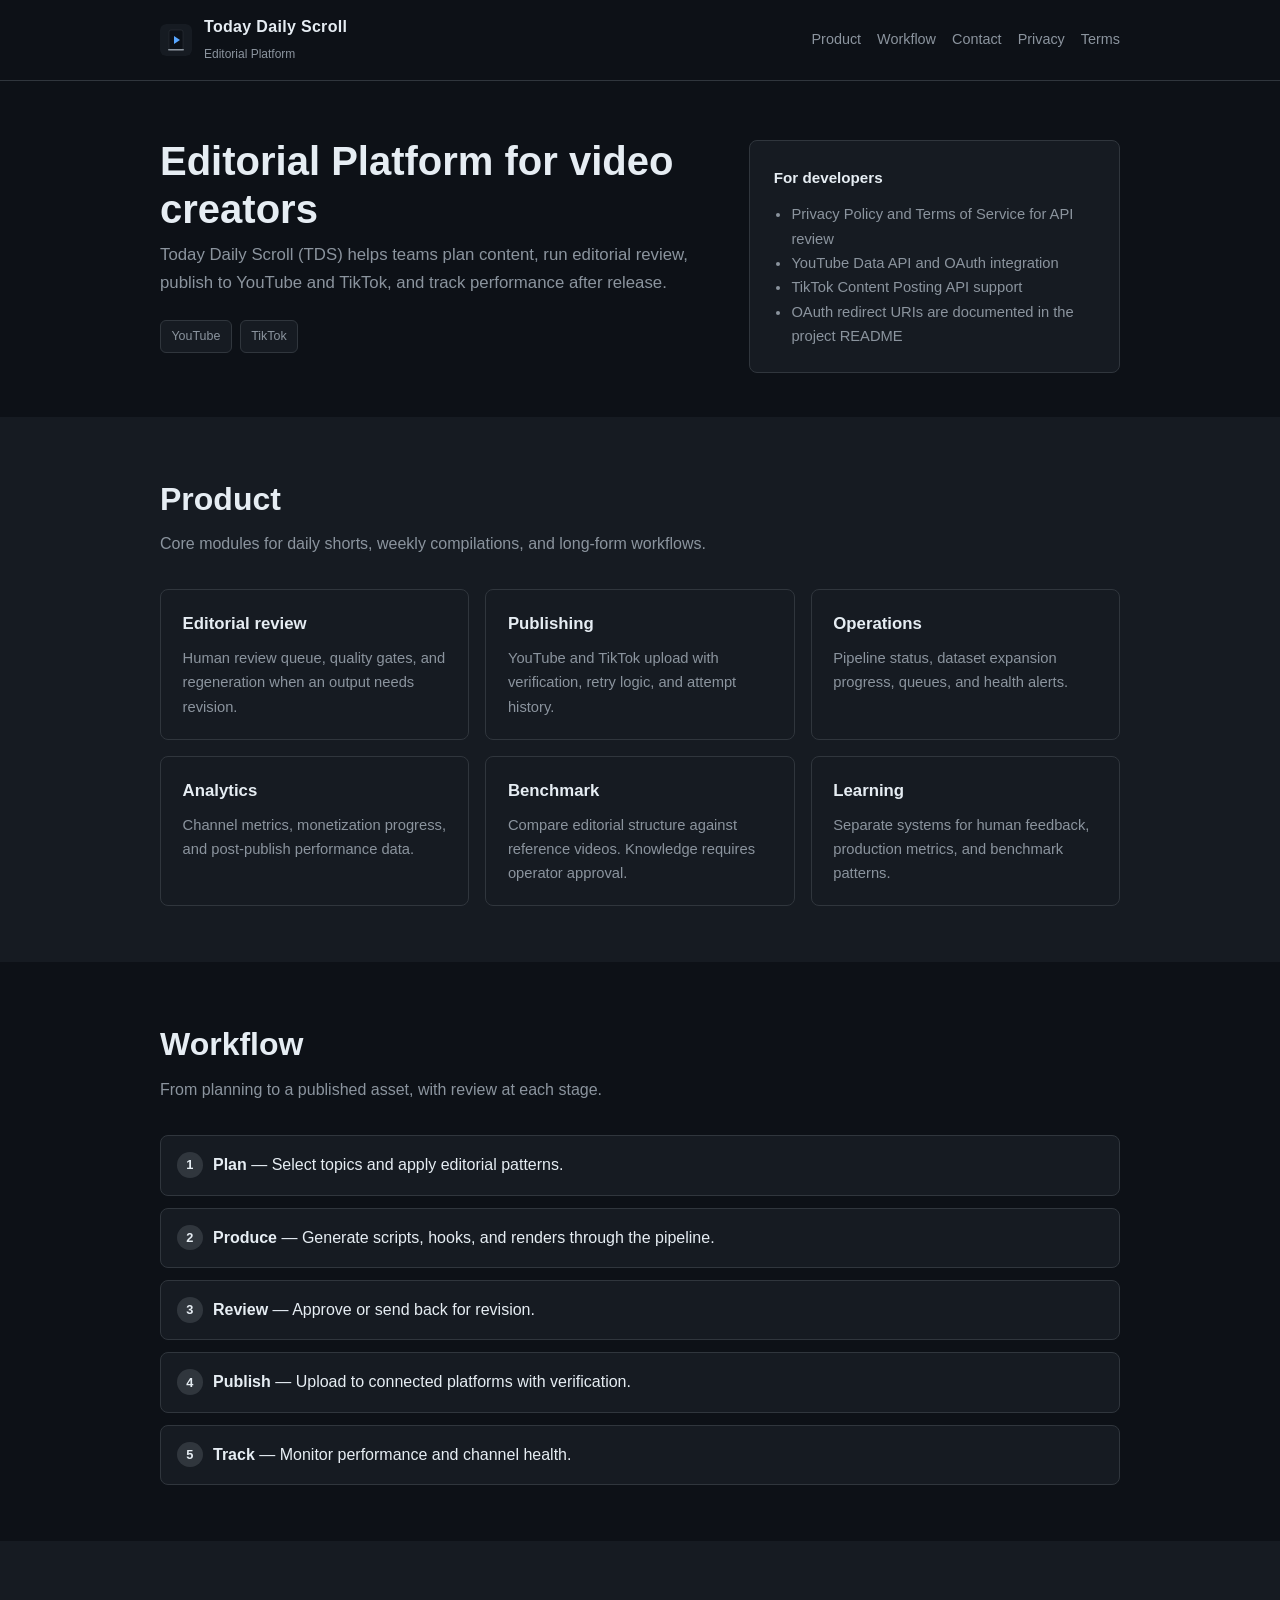
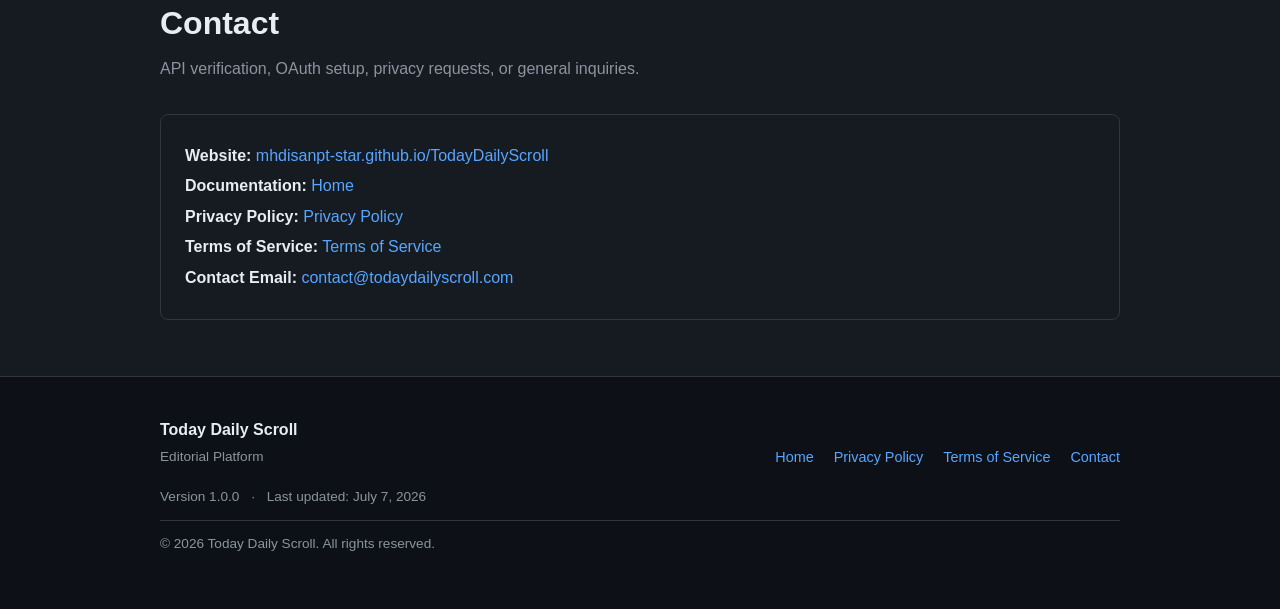
==== index.html @ f8f62a03 "Add files via upload" ====
<!DOCTYPE html>
<html lang="en">
<head>
  <meta charset="UTF-8" />
  <meta name="viewport" content="width=device-width, initial-scale=1.0" />
  <title>Today Daily Scroll — Editorial Platform for video creators</title>
  <meta name="description" content="Today Daily Scroll (TDS) is an Editorial Platform for planning, reviewing, publishing, and tracking short-form and long-form video content on YouTube and TikTok." />
  <meta name="theme-color" content="#0d1117" />
  <link rel="icon" type="image/svg+xml" href="assets/favicon.svg" />
  <link rel="apple-touch-icon" href="assets/logo.svg" />
  <meta property="og:type" content="website" />
  <meta property="og:title" content="Today Daily Scroll" />
  <meta property="og:description" content="Editorial Platform for planning, reviewing, publishing, and tracking video content." />
  <meta property="og:image" content="assets/logo.svg" />
  <meta property="og:url" content="https://mhdisanpt-star.github.io/TodayDailyScroll/" />
  <meta name="twitter:card" content="summary_large_image" />
  <meta name="twitter:title" content="Today Daily Scroll" />
  <meta name="twitter:description" content="Editorial Platform for video creators." />
  <meta name="twitter:image" content="assets/logo.svg" />
  <link rel="stylesheet" href="assets/style.css" />
</head>
<body>
  <a class="skip-link" href="#main-content">Skip to main content</a>
  <header class="site-header">
    <div class="container header-inner">
      <a class="brand" href="index.html" aria-label="Today Daily Scroll home">
        <img src="assets/logo.svg" alt="" width="32" height="32" />
        <div class="brand-text">
          <strong>Today Daily Scroll</strong>
          <span>Editorial Platform</span>
        </div>
      </a>
      <nav class="nav" aria-label="Main navigation">
        <a href="#product">Product</a>
        <a href="#workflow">Workflow</a>
        <a href="#contact">Contact</a>
        <a href="privacy.html">Privacy</a>
        <a href="terms.html">Terms</a>
      </nav>
    </div>
  </header>

  <main id="main-content">
    <section class="hero" id="top">
      <div class="container hero-grid">
        <div>
          <h1>Editorial Platform for video creators</h1>
          <p class="lead">
            Today Daily Scroll (TDS) helps teams plan content, run editorial review,
            publish to YouTube and TikTok, and track performance after release.
          </p>
          <div class="badges" aria-label="Supported platforms">
            <span class="badge">YouTube</span>
            <span class="badge">TikTok</span>
          </div>
        </div>
        <aside class="hero-card" aria-label="Developer information">
          <h2>For developers</h2>
          <ul>
            <li>Privacy Policy and Terms of Service for API review</li>
            <li>YouTube Data API and OAuth integration</li>
            <li>TikTok Content Posting API support</li>
            <li>OAuth redirect URIs are documented in the project README</li>
          </ul>
        </aside>
      </div>
    </section>

    <section id="product">
      <div class="container">
        <h2 class="section-title">Product</h2>
        <p class="section-desc">Core modules for daily shorts, weekly compilations, and long-form workflows.</p>
        <div class="grid-3">
          <article class="card">
            <h3>Editorial review</h3>
            <p>Human review queue, quality gates, and regeneration when an output needs revision.</p>
          </article>
          <article class="card">
            <h3>Publishing</h3>
            <p>YouTube and TikTok upload with verification, retry logic, and attempt history.</p>
          </article>
          <article class="card">
            <h3>Operations</h3>
            <p>Pipeline status, dataset expansion progress, queues, and health alerts.</p>
          </article>
          <article class="card">
            <h3>Analytics</h3>
            <p>Channel metrics, monetization progress, and post-publish performance data.</p>
          </article>
          <article class="card">
            <h3>Benchmark</h3>
            <p>Compare editorial structure against reference videos. Knowledge requires operator approval.</p>
          </article>
          <article class="card">
            <h3>Learning</h3>
            <p>Separate systems for human feedback, production metrics, and benchmark patterns.</p>
          </article>
        </div>
      </div>
    </section>

    <section id="workflow">
      <div class="container">
        <h2 class="section-title">Workflow</h2>
        <p class="section-desc">From planning to a published asset, with review at each stage.</p>
        <ol class="steps" aria-label="Editorial workflow steps">
          <li><strong>Plan</strong> — Select topics and apply editorial patterns.</li>
          <li><strong>Produce</strong> — Generate scripts, hooks, and renders through the pipeline.</li>
          <li><strong>Review</strong> — Approve or send back for revision.</li>
          <li><strong>Publish</strong> — Upload to connected platforms with verification.</li>
          <li><strong>Track</strong> — Monitor performance and channel health.</li>
        </ol>
      </div>
    </section>

    <section id="contact">
      <div class="container">
        <h2 class="section-title">Contact</h2>
        <p class="section-desc">API verification, OAuth setup, privacy requests, or general inquiries.</p>
        <div class="contact-box">
          <p>
            <strong>Website:</strong>
            <a href="index.html">mhdisanpt-star.github.io/TodayDailyScroll</a>
          </p>
          <p>
            <strong>Documentation:</strong>
            <a href="index.html">Home</a>
          </p>
          <p>
            <strong>Privacy Policy:</strong>
            <a href="privacy.html">Privacy Policy</a>
          </p>
          <p>
            <strong>Terms of Service:</strong>
            <a href="terms.html">Terms of Service</a>
          </p>
          <p>
            <strong>Contact Email:</strong>
            <!-- TODO:
            Replace contact email before production.
            -->
            <a href="mailto:contact@todaydailyscroll.com">contact@todaydailyscroll.com</a>
          </p>
        </div>
      </div>
    </section>
  </main>

  <footer class="site-footer">
    <div class="container">
      <div class="footer-grid">
        <div class="footer-brand">
          <strong>Today Daily Scroll</strong>
          <span>Editorial Platform</span>
        </div>
        <nav class="footer-links" aria-label="Footer navigation">
          <a href="index.html">Home</a>
          <a href="privacy.html">Privacy Policy</a>
          <a href="terms.html">Terms of Service</a>
          <a href="#contact">Contact</a>
        </nav>
      </div>
      <p class="footer-meta">
        <span>Version 1.0.0</span>
        <span aria-hidden="true">·</span>
        <span>Last updated: <time datetime="2026-07-07">July 7, 2026</time></span>
      </p>
      <p class="footer-copy">© 2026 Today Daily Scroll. All rights reserved.</p>
    </div>
  </footer>
</body>
</html>
---- assets/style.css ----
/* Today Daily Scroll — Public Website */
:root {
  --bg: #0d1117;
  --bg-elevated: #161b22;
  --surface: #161b22;
  --border: #30363d;
  --text: #e6edf3;
  --muted: #8b949e;
  --accent: #58a6ff;
  --radius: 8px;
  --max: 960px;
  --font: -apple-system, BlinkMacSystemFont, "Segoe UI", Helvetica, Arial, sans-serif;
}

*,
*::before,
*::after {
  box-sizing: border-box;
}

html {
  scroll-behavior: smooth;
}

@media (prefers-reduced-motion: reduce) {
  html {
    scroll-behavior: auto;
  }
}

body {
  margin: 0;
  font-family: var(--font);
  background: var(--bg);
  color: var(--text);
  line-height: 1.65;
  -webkit-font-smoothing: antialiased;
}

a {
  color: var(--accent);
  text-decoration: none;
}

a:hover {
  text-decoration: underline;
}

a:focus-visible {
  outline: 2px solid var(--accent);
  outline-offset: 2px;
  border-radius: 2px;
}

.skip-link {
  position: absolute;
  left: -9999px;
  top: 0;
  z-index: 200;
  padding: 0.5rem 1rem;
  background: var(--accent);
  color: var(--bg);
  font-weight: 600;
}

.skip-link:focus {
  left: 1rem;
  top: 1rem;
}

img {
  max-width: 100%;
  height: auto;
}

.container {
  width: min(100% - 2rem, var(--max));
  margin-inline: auto;
}

/* Header */
.site-header {
  position: sticky;
  top: 0;
  z-index: 100;
  background: var(--bg);
  border-bottom: 1px solid var(--border);
}

.header-inner {
  display: flex;
  align-items: center;
  justify-content: space-between;
  gap: 1rem;
  padding: 0.85rem 0;
}

.brand {
  display: flex;
  align-items: center;
  gap: 0.75rem;
  color: var(--text);
  text-decoration: none;
}

.brand:hover {
  text-decoration: none;
}

.brand img {
  width: 32px;
  height: 32px;
  border-radius: 6px;
}

.brand-text strong {
  display: block;
  font-size: 1rem;
  letter-spacing: 0.02em;
}

.brand-text span {
  font-size: 0.75rem;
  color: var(--muted);
}

.nav {
  display: flex;
  flex-wrap: wrap;
  gap: 0.35rem 1rem;
  align-items: center;
}

.nav a {
  color: var(--muted);
  font-size: 0.9rem;
}

.nav a:hover,
.nav a.active {
  color: var(--text);
  text-decoration: none;
}

/* Hero */
.hero {
  padding: 3.5rem 0 2.5rem;
}

.hero-grid {
  position: relative;
  display: grid;
  gap: 2rem;
  align-items: center;
}

@media (min-width: 860px) {
  .hero-grid {
    grid-template-columns: 1.2fr 0.8fr;
  }
}

/* Sections */
section {
  padding: 3.5rem 0;
}

h1 {
  font-size: clamp(1.75rem, 4vw, 2.5rem);
  line-height: 1.2;
  margin: 0 0 0.5rem;
  color: var(--text);
  font-weight: 600;
}

.lead {
  font-size: 1.05rem;
  color: var(--muted);
  max-width: 58ch;
  margin: 0 0 1.5rem;
}

.badges {
  display: flex;
  flex-wrap: wrap;
  gap: 0.5rem;
  margin-bottom: 1.5rem;
}

.badge {
  display: inline-flex;
  align-items: center;
  gap: 0.35rem;
  padding: 0.3rem 0.65rem;
  border-radius: 6px;
  font-size: 0.78rem;
  font-weight: 500;
  border: 1px solid var(--border);
  background: var(--bg-elevated);
  color: var(--muted);
}

.hero-card {
  background: var(--surface);
  border: 1px solid var(--border);
  border-radius: var(--radius);
  padding: 1.5rem;
}

.hero-card h2 {
  margin: 0 0 0.75rem;
  font-size: 0.95rem;
  font-weight: 600;
  color: var(--text);
}

.hero-card ul {
  margin: 0;
  padding-left: 1.1rem;
  color: var(--muted);
  font-size: 0.92rem;
}

section:nth-child(even) {
  background: var(--bg-elevated);
}

.section-title {
  margin: 0 0 0.35rem;
  font-size: clamp(1.5rem, 3vw, 2rem);
}

.section-desc {
  margin: 0 0 2rem;
  color: var(--muted);
  max-width: 62ch;
}

.grid-3 {
  display: grid;
  gap: 1rem;
}

@media (min-width: 720px) {
  .grid-3 {
    grid-template-columns: repeat(3, 1fr);
  }
}

.card {
  background: var(--surface);
  border: 1px solid var(--border);
  border-radius: var(--radius);
  padding: 1.25rem 1.35rem;
}

.card h3 {
  margin: 0 0 0.5rem;
  font-size: 1.05rem;
  color: var(--text);
}

.card p {
  margin: 0;
  color: var(--muted);
  font-size: 0.92rem;
}

.steps {
  counter-reset: step;
  list-style: none;
  padding: 0;
  margin: 0;
  display: grid;
  gap: 0.75rem;
}

.steps li {
  counter-increment: step;
  background: var(--surface);
  border: 1px solid var(--border);
  border-radius: var(--radius);
  padding: 1rem 1.25rem 1rem 3.25rem;
  position: relative;
}

.steps li::before {
  content: counter(step);
  position: absolute;
  left: 1rem;
  top: 1rem;
  width: 1.6rem;
  height: 1.6rem;
  border-radius: 50%;
  background: var(--border);
  color: var(--text);
  font-size: 0.8rem;
  font-weight: 600;
  display: grid;
  place-items: center;
}

.contact-box {
  background: var(--surface);
  border: 1px solid var(--border);
  border-radius: var(--radius);
  padding: 1.5rem;
}

.contact-box p {
  margin: 0.25rem 0;
}

.contact-note {
  margin-top: 1rem;
  color: var(--muted);
  font-size: 0.9rem;
}

/* Legal pages */
.legal {
  padding: 3rem 0 4rem;
}

.legal h1 {
  margin-bottom: 0.25rem;
}

.legal .updated {
  color: var(--muted);
  font-size: 0.9rem;
  margin-bottom: 2rem;
}

.legal h2 {
  margin: 2rem 0 0.75rem;
  font-size: 1.15rem;
  font-weight: 600;
  color: var(--text);
}

.legal p,
.legal li {
  color: var(--muted);
}

.legal ul {
  padding-left: 1.25rem;
}

/* Footer */
.site-footer {
  border-top: 1px solid var(--border);
  padding: 2.5rem 0;
  background: var(--bg);
}

.footer-grid {
  display: grid;
  gap: 1.5rem;
}

@media (min-width: 640px) {
  .footer-grid {
    grid-template-columns: 1fr auto;
    align-items: end;
  }
}

.footer-brand strong {
  display: block;
  font-size: 1rem;
}

.footer-brand span {
  color: var(--muted);
  font-size: 0.85rem;
}

.footer-links {
  display: flex;
  flex-wrap: wrap;
  gap: 0.75rem 1.25rem;
  font-size: 0.9rem;
}

.footer-meta {
  margin: 1rem 0 0;
  color: var(--muted);
  font-size: 0.85rem;
}

.footer-meta span + span {
  margin-left: 0.5rem;
}

.footer-copy {
  margin-top: 0.75rem;
  padding-top: 0.75rem;
  border-top: 1px solid var(--border);
  color: var(--muted);
  font-size: 0.85rem;
}
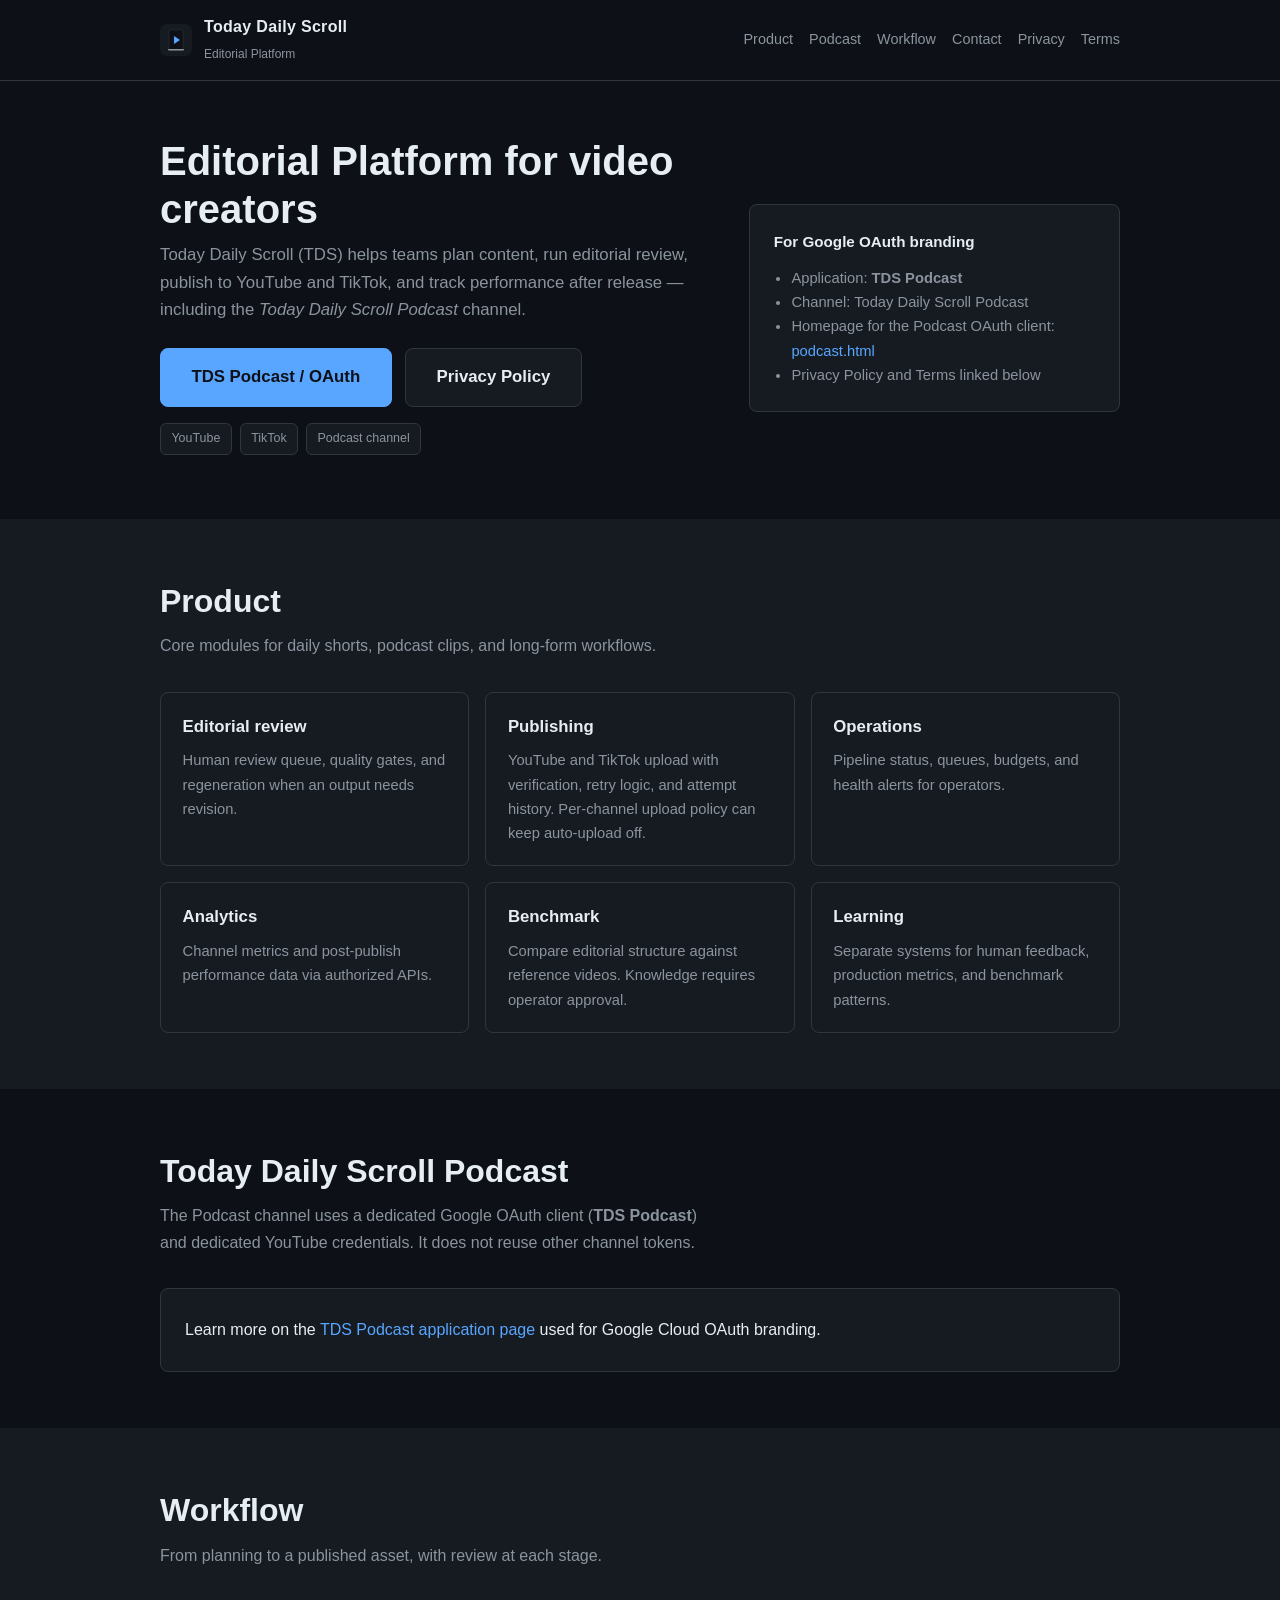
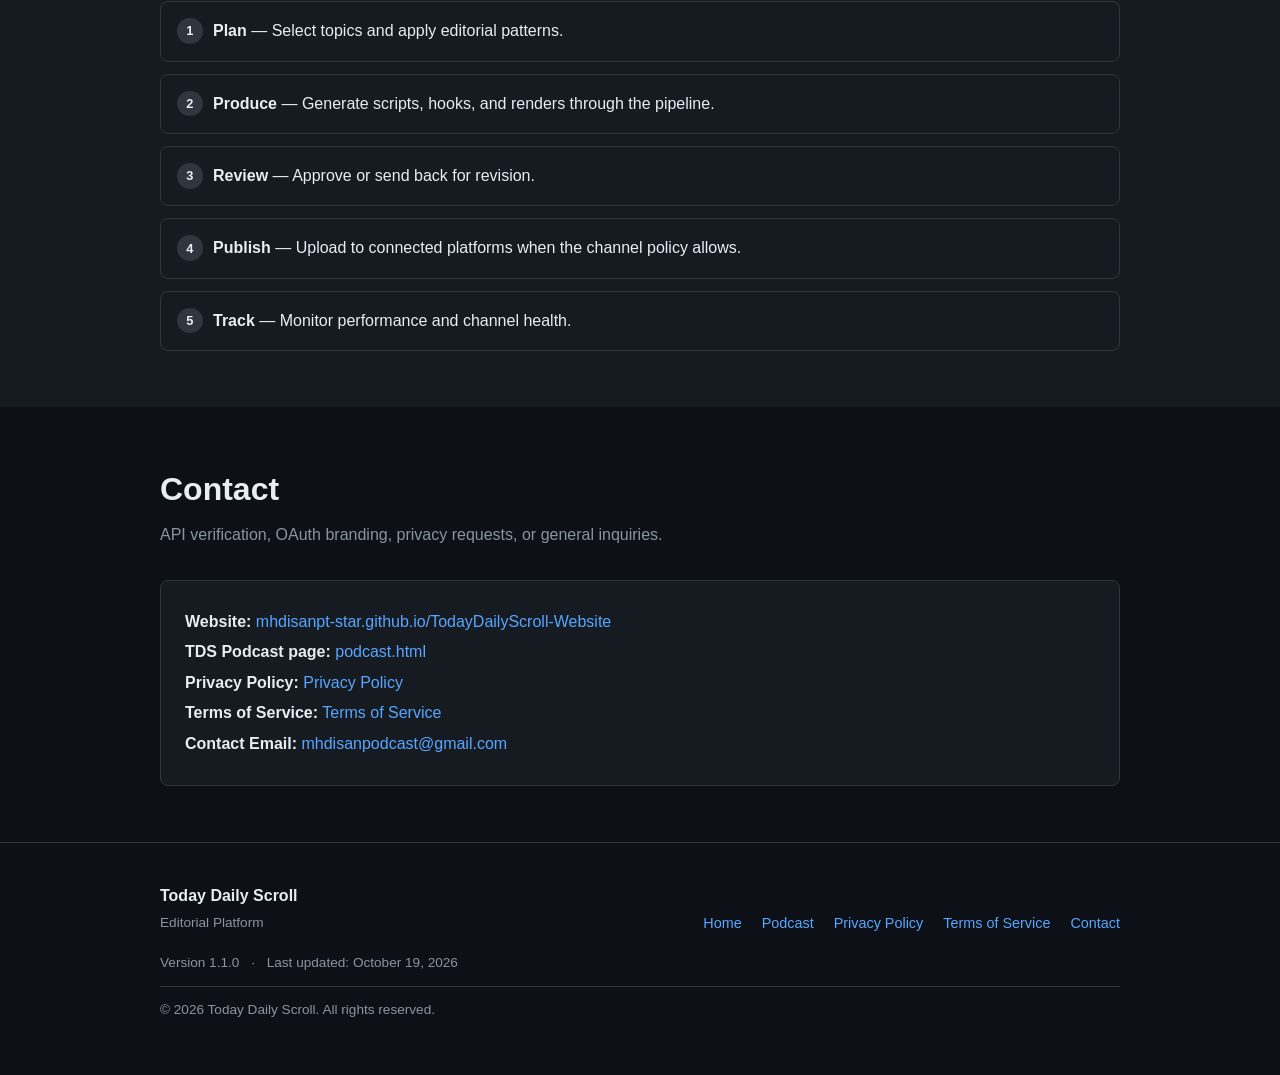
==== commit 100defe8: "Publish TDS Podcast OAuth branding site v1.1.0 Add podcast application homepage and update privacy/t" ====
--- a/index.html
+++ b/index.html
@@ -1,172 +1,194 @@
-<!DOCTYPE html>
-<html lang="en">
-<head>
-  <meta charset="UTF-8" />
-  <meta name="viewport" content="width=device-width, initial-scale=1.0" />
-  <title>Today Daily Scroll — Editorial Platform for video creators</title>
-  <meta name="description" content="Today Daily Scroll (TDS) is an Editorial Platform for planning, reviewing, publishing, and tracking short-form and long-form video content on YouTube and TikTok." />
-  <meta name="theme-color" content="#0d1117" />
-  <link rel="icon" type="image/svg+xml" href="assets/favicon.svg" />
-  <link rel="apple-touch-icon" href="assets/logo.svg" />
-  <meta property="og:type" content="website" />
-  <meta property="og:title" content="Today Daily Scroll" />
-  <meta property="og:description" content="Editorial Platform for planning, reviewing, publishing, and tracking video content." />
-  <meta property="og:image" content="assets/logo.svg" />
-  <meta property="og:url" content="https://mhdisanpt-star.github.io/TodayDailyScroll/" />
-  <meta name="twitter:card" content="summary_large_image" />
-  <meta name="twitter:title" content="Today Daily Scroll" />
-  <meta name="twitter:description" content="Editorial Platform for video creators." />
-  <meta name="twitter:image" content="assets/logo.svg" />
-  <link rel="stylesheet" href="assets/style.css" />
-</head>
-<body>
-  <a class="skip-link" href="#main-content">Skip to main content</a>
-  <header class="site-header">
-    <div class="container header-inner">
-      <a class="brand" href="index.html" aria-label="Today Daily Scroll home">
-        <img src="assets/logo.svg" alt="" width="32" height="32" />
-        <div class="brand-text">
-          <strong>Today Daily Scroll</strong>
-          <span>Editorial Platform</span>
-        </div>
-      </a>
-      <nav class="nav" aria-label="Main navigation">
-        <a href="#product">Product</a>
-        <a href="#workflow">Workflow</a>
-        <a href="#contact">Contact</a>
-        <a href="privacy.html">Privacy</a>
-        <a href="terms.html">Terms</a>
-      </nav>
-    </div>
-  </header>
-
-  <main id="main-content">
-    <section class="hero" id="top">
-      <div class="container hero-grid">
-        <div>
-          <h1>Editorial Platform for video creators</h1>
-          <p class="lead">
-            Today Daily Scroll (TDS) helps teams plan content, run editorial review,
-            publish to YouTube and TikTok, and track performance after release.
-          </p>
-          <div class="badges" aria-label="Supported platforms">
-            <span class="badge">YouTube</span>
-            <span class="badge">TikTok</span>
-          </div>
-        </div>
-        <aside class="hero-card" aria-label="Developer information">
-          <h2>For developers</h2>
-          <ul>
-            <li>Privacy Policy and Terms of Service for API review</li>
-            <li>YouTube Data API and OAuth integration</li>
-            <li>TikTok Content Posting API support</li>
-            <li>OAuth redirect URIs are documented in the project README</li>
-          </ul>
-        </aside>
-      </div>
-    </section>
-
-    <section id="product">
-      <div class="container">
-        <h2 class="section-title">Product</h2>
-        <p class="section-desc">Core modules for daily shorts, weekly compilations, and long-form workflows.</p>
-        <div class="grid-3">
-          <article class="card">
-            <h3>Editorial review</h3>
-            <p>Human review queue, quality gates, and regeneration when an output needs revision.</p>
-          </article>
-          <article class="card">
-            <h3>Publishing</h3>
-            <p>YouTube and TikTok upload with verification, retry logic, and attempt history.</p>
-          </article>
-          <article class="card">
-            <h3>Operations</h3>
-            <p>Pipeline status, dataset expansion progress, queues, and health alerts.</p>
-          </article>
-          <article class="card">
-            <h3>Analytics</h3>
-            <p>Channel metrics, monetization progress, and post-publish performance data.</p>
-          </article>
-          <article class="card">
-            <h3>Benchmark</h3>
-            <p>Compare editorial structure against reference videos. Knowledge requires operator approval.</p>
-          </article>
-          <article class="card">
-            <h3>Learning</h3>
-            <p>Separate systems for human feedback, production metrics, and benchmark patterns.</p>
-          </article>
-        </div>
-      </div>
-    </section>
-
-    <section id="workflow">
-      <div class="container">
-        <h2 class="section-title">Workflow</h2>
-        <p class="section-desc">From planning to a published asset, with review at each stage.</p>
-        <ol class="steps" aria-label="Editorial workflow steps">
-          <li><strong>Plan</strong> — Select topics and apply editorial patterns.</li>
-          <li><strong>Produce</strong> — Generate scripts, hooks, and renders through the pipeline.</li>
-          <li><strong>Review</strong> — Approve or send back for revision.</li>
-          <li><strong>Publish</strong> — Upload to connected platforms with verification.</li>
-          <li><strong>Track</strong> — Monitor performance and channel health.</li>
-        </ol>
-      </div>
-    </section>
-
-    <section id="contact">
-      <div class="container">
-        <h2 class="section-title">Contact</h2>
-        <p class="section-desc">API verification, OAuth setup, privacy requests, or general inquiries.</p>
-        <div class="contact-box">
-          <p>
-            <strong>Website:</strong>
-            <a href="index.html">mhdisanpt-star.github.io/TodayDailyScroll</a>
-          </p>
-          <p>
-            <strong>Documentation:</strong>
-            <a href="index.html">Home</a>
-          </p>
-          <p>
-            <strong>Privacy Policy:</strong>
-            <a href="privacy.html">Privacy Policy</a>
-          </p>
-          <p>
-            <strong>Terms of Service:</strong>
-            <a href="terms.html">Terms of Service</a>
-          </p>
-          <p>
-            <strong>Contact Email:</strong>
-            <!-- TODO:
-            Replace contact email before production.
-            -->
-            <a href="mailto:contact@todaydailyscroll.com">contact@todaydailyscroll.com</a>
-          </p>
-        </div>
-      </div>
-    </section>
-  </main>
-
-  <footer class="site-footer">
-    <div class="container">
-      <div class="footer-grid">
-        <div class="footer-brand">
-          <strong>Today Daily Scroll</strong>
-          <span>Editorial Platform</span>
-        </div>
-        <nav class="footer-links" aria-label="Footer navigation">
-          <a href="index.html">Home</a>
-          <a href="privacy.html">Privacy Policy</a>
-          <a href="terms.html">Terms of Service</a>
-          <a href="#contact">Contact</a>
-        </nav>
-      </div>
-      <p class="footer-meta">
-        <span>Version 1.0.0</span>
-        <span aria-hidden="true">·</span>
-        <span>Last updated: <time datetime="2026-07-07">July 7, 2026</time></span>
-      </p>
-      <p class="footer-copy">© 2026 Today Daily Scroll. All rights reserved.</p>
-    </div>
-  </footer>
-</body>
-</html>
+<!DOCTYPE html>
+<html lang="en">
+<head>
+  <meta charset="UTF-8" />
+  <meta name="viewport" content="width=device-width, initial-scale=1.0" />
+  <title>Today Daily Scroll — Editorial Platform for video creators</title>
+  <meta name="description" content="Today Daily Scroll (TDS) is an Editorial Platform for planning, reviewing, publishing, and tracking short-form and long-form video content on YouTube and TikTok, including Today Daily Scroll Podcast." />
+  <meta name="theme-color" content="#0d1117" />
+  <link rel="icon" type="image/svg+xml" href="assets/favicon.svg" />
+  <link rel="apple-touch-icon" href="assets/logo.svg" />
+  <meta property="og:type" content="website" />
+  <meta property="og:title" content="Today Daily Scroll" />
+  <meta property="og:description" content="Editorial Platform for planning, reviewing, publishing, and tracking video content." />
+  <meta property="og:image" content="assets/logo.svg" />
+  <meta property="og:url" content="https://mhdisanpt-star.github.io/TodayDailyScroll-Website/" />
+  <meta name="twitter:card" content="summary_large_image" />
+  <meta name="twitter:title" content="Today Daily Scroll" />
+  <meta name="twitter:description" content="Editorial Platform for video creators." />
+  <meta name="twitter:image" content="assets/logo.svg" />
+  <link rel="stylesheet" href="assets/style.css" />
+</head>
+<body>
+  <a class="skip-link" href="#main-content">Skip to main content</a>
+  <header class="site-header">
+    <div class="container header-inner">
+      <a class="brand" href="index.html" aria-label="Today Daily Scroll home">
+        <img src="assets/logo.svg" alt="" width="32" height="32" />
+        <div class="brand-text">
+          <strong>Today Daily Scroll</strong>
+          <span>Editorial Platform</span>
+        </div>
+      </a>
+      <nav class="nav" aria-label="Main navigation">
+        <a href="#product">Product</a>
+        <a href="#podcast">Podcast</a>
+        <a href="#workflow">Workflow</a>
+        <a href="#contact">Contact</a>
+        <a href="privacy.html">Privacy</a>
+        <a href="terms.html">Terms</a>
+      </nav>
+    </div>
+  </header>
+
+  <main id="main-content">
+    <section class="hero" id="top">
+      <div class="container hero-grid">
+        <div>
+          <h1>Editorial Platform for video creators</h1>
+          <p class="lead">
+            Today Daily Scroll (TDS) helps teams plan content, run editorial review,
+            publish to YouTube and TikTok, and track performance after release —
+            including the <em>Today Daily Scroll Podcast</em> channel.
+          </p>
+          <div class="hero-cta">
+            <a class="btn btn-primary btn-lg" href="podcast.html">TDS Podcast / OAuth</a>
+            <a class="btn btn-secondary btn-lg" href="privacy.html">Privacy Policy</a>
+          </div>
+          <div class="badges" aria-label="Supported platforms">
+            <span class="badge">YouTube</span>
+            <span class="badge">TikTok</span>
+            <span class="badge">Podcast channel</span>
+          </div>
+        </div>
+        <aside class="hero-card" aria-label="For Google OAuth branding">
+          <h2>For Google OAuth branding</h2>
+          <ul>
+            <li>Application: <strong>TDS Podcast</strong></li>
+            <li>Channel: Today Daily Scroll Podcast</li>
+            <li>Homepage for the Podcast OAuth client: <a href="podcast.html">podcast.html</a></li>
+            <li>Privacy Policy and Terms linked below</li>
+          </ul>
+        </aside>
+      </div>
+    </section>
+
+    <section id="product">
+      <div class="container">
+        <h2 class="section-title">Product</h2>
+        <p class="section-desc">Core modules for daily shorts, podcast clips, and long-form workflows.</p>
+        <div class="grid-3">
+          <article class="card">
+            <h3>Editorial review</h3>
+            <p>Human review queue, quality gates, and regeneration when an output needs revision.</p>
+          </article>
+          <article class="card">
+            <h3>Publishing</h3>
+            <p>YouTube and TikTok upload with verification, retry logic, and attempt history. Per-channel upload policy can keep auto-upload off.</p>
+          </article>
+          <article class="card">
+            <h3>Operations</h3>
+            <p>Pipeline status, queues, budgets, and health alerts for operators.</p>
+          </article>
+          <article class="card">
+            <h3>Analytics</h3>
+            <p>Channel metrics and post-publish performance data via authorized APIs.</p>
+          </article>
+          <article class="card">
+            <h3>Benchmark</h3>
+            <p>Compare editorial structure against reference videos. Knowledge requires operator approval.</p>
+          </article>
+          <article class="card">
+            <h3>Learning</h3>
+            <p>Separate systems for human feedback, production metrics, and benchmark patterns.</p>
+          </article>
+        </div>
+      </div>
+    </section>
+
+    <section id="podcast">
+      <div class="container">
+        <h2 class="section-title">Today Daily Scroll Podcast</h2>
+        <p class="section-desc">
+          The Podcast channel uses a dedicated Google OAuth client (<strong>TDS Podcast</strong>)
+          and dedicated YouTube credentials. It does not reuse other channel tokens.
+        </p>
+        <div class="contact-box">
+          <p>
+            Learn more on the
+            <a href="podcast.html">TDS Podcast application page</a>
+            used for Google Cloud OAuth branding.
+          </p>
+        </div>
+      </div>
+    </section>
+
+    <section id="workflow">
+      <div class="container">
+        <h2 class="section-title">Workflow</h2>
+        <p class="section-desc">From planning to a published asset, with review at each stage.</p>
+        <ol class="steps" aria-label="Editorial workflow steps">
+          <li><strong>Plan</strong> — Select topics and apply editorial patterns.</li>
+          <li><strong>Produce</strong> — Generate scripts, hooks, and renders through the pipeline.</li>
+          <li><strong>Review</strong> — Approve or send back for revision.</li>
+          <li><strong>Publish</strong> — Upload to connected platforms when the channel policy allows.</li>
+          <li><strong>Track</strong> — Monitor performance and channel health.</li>
+        </ol>
+      </div>
+    </section>
+
+    <section id="contact">
+      <div class="container">
+        <h2 class="section-title">Contact</h2>
+        <p class="section-desc">API verification, OAuth branding, privacy requests, or general inquiries.</p>
+        <div class="contact-box">
+          <p>
+            <strong>Website:</strong>
+            <a href="https://mhdisanpt-star.github.io/TodayDailyScroll-Website/">mhdisanpt-star.github.io/TodayDailyScroll-Website</a>
+          </p>
+          <p>
+            <strong>TDS Podcast page:</strong>
+            <a href="podcast.html">podcast.html</a>
+          </p>
+          <p>
+            <strong>Privacy Policy:</strong>
+            <a href="privacy.html">Privacy Policy</a>
+          </p>
+          <p>
+            <strong>Terms of Service:</strong>
+            <a href="terms.html">Terms of Service</a>
+          </p>
+          <p>
+            <strong>Contact Email:</strong>
+            <a href="mailto:mhdisanpodcast@gmail.com">mhdisanpodcast@gmail.com</a>
+          </p>
+        </div>
+      </div>
+    </section>
+  </main>
+
+  <footer class="site-footer">
+    <div class="container">
+      <div class="footer-grid">
+        <div class="footer-brand">
+          <strong>Today Daily Scroll</strong>
+          <span>Editorial Platform</span>
+        </div>
+        <nav class="footer-links" aria-label="Footer navigation">
+          <a href="index.html">Home</a>
+          <a href="podcast.html">Podcast</a>
+          <a href="privacy.html">Privacy Policy</a>
+          <a href="terms.html">Terms of Service</a>
+          <a href="#contact">Contact</a>
+        </nav>
+      </div>
+      <p class="footer-meta">
+        <span>Version 1.1.0</span>
+        <span aria-hidden="true">·</span>
+        <span>Last updated: <time datetime="2026-10-19">October 19, 2026</time></span>
+      </p>
+      <p class="footer-copy">© 2026 Today Daily Scroll. All rights reserved.</p>
+    </div>
+  </footer>
+</body>
+</html>
--- a/assets/style.css
+++ b/assets/style.css
@@ -1,403 +1,556 @@
-/* Today Daily Scroll — Public Website */
-:root {
-  --bg: #0d1117;
-  --bg-elevated: #161b22;
-  --surface: #161b22;
-  --border: #30363d;
-  --text: #e6edf3;
-  --muted: #8b949e;
-  --accent: #58a6ff;
-  --radius: 8px;
-  --max: 960px;
-  --font: -apple-system, BlinkMacSystemFont, "Segoe UI", Helvetica, Arial, sans-serif;
-}
-
-*,
-*::before,
-*::after {
-  box-sizing: border-box;
-}
-
-html {
-  scroll-behavior: smooth;
-}
-
-@media (prefers-reduced-motion: reduce) {
-  html {
-    scroll-behavior: auto;
-  }
-}
-
-body {
-  margin: 0;
-  font-family: var(--font);
-  background: var(--bg);
-  color: var(--text);
-  line-height: 1.65;
-  -webkit-font-smoothing: antialiased;
-}
-
-a {
-  color: var(--accent);
-  text-decoration: none;
-}
-
-a:hover {
-  text-decoration: underline;
-}
-
-a:focus-visible {
-  outline: 2px solid var(--accent);
-  outline-offset: 2px;
-  border-radius: 2px;
-}
-
-.skip-link {
-  position: absolute;
-  left: -9999px;
-  top: 0;
-  z-index: 200;
-  padding: 0.5rem 1rem;
-  background: var(--accent);
-  color: var(--bg);
-  font-weight: 600;
-}
-
-.skip-link:focus {
-  left: 1rem;
-  top: 1rem;
-}
-
-img {
-  max-width: 100%;
-  height: auto;
-}
-
-.container {
-  width: min(100% - 2rem, var(--max));
-  margin-inline: auto;
-}
-
-/* Header */
-.site-header {
-  position: sticky;
-  top: 0;
-  z-index: 100;
-  background: var(--bg);
-  border-bottom: 1px solid var(--border);
-}
-
-.header-inner {
-  display: flex;
-  align-items: center;
-  justify-content: space-between;
-  gap: 1rem;
-  padding: 0.85rem 0;
-}
-
-.brand {
-  display: flex;
-  align-items: center;
-  gap: 0.75rem;
-  color: var(--text);
-  text-decoration: none;
-}
-
-.brand:hover {
-  text-decoration: none;
-}
-
-.brand img {
-  width: 32px;
-  height: 32px;
-  border-radius: 6px;
-}
-
-.brand-text strong {
-  display: block;
-  font-size: 1rem;
-  letter-spacing: 0.02em;
-}
-
-.brand-text span {
-  font-size: 0.75rem;
-  color: var(--muted);
-}
-
-.nav {
-  display: flex;
-  flex-wrap: wrap;
-  gap: 0.35rem 1rem;
-  align-items: center;
-}
-
-.nav a {
-  color: var(--muted);
-  font-size: 0.9rem;
-}
-
-.nav a:hover,
-.nav a.active {
-  color: var(--text);
-  text-decoration: none;
-}
-
-/* Hero */
-.hero {
-  padding: 3.5rem 0 2.5rem;
-}
-
-.hero-grid {
-  position: relative;
-  display: grid;
-  gap: 2rem;
-  align-items: center;
-}
-
-@media (min-width: 860px) {
-  .hero-grid {
-    grid-template-columns: 1.2fr 0.8fr;
-  }
-}
-
-/* Sections */
-section {
-  padding: 3.5rem 0;
-}
-
-h1 {
-  font-size: clamp(1.75rem, 4vw, 2.5rem);
-  line-height: 1.2;
-  margin: 0 0 0.5rem;
-  color: var(--text);
-  font-weight: 600;
-}
-
-.lead {
-  font-size: 1.05rem;
-  color: var(--muted);
-  max-width: 58ch;
-  margin: 0 0 1.5rem;
-}
-
-.badges {
-  display: flex;
-  flex-wrap: wrap;
-  gap: 0.5rem;
-  margin-bottom: 1.5rem;
-}
-
-.badge {
-  display: inline-flex;
-  align-items: center;
-  gap: 0.35rem;
-  padding: 0.3rem 0.65rem;
-  border-radius: 6px;
-  font-size: 0.78rem;
-  font-weight: 500;
-  border: 1px solid var(--border);
-  background: var(--bg-elevated);
-  color: var(--muted);
-}
-
-.hero-card {
-  background: var(--surface);
-  border: 1px solid var(--border);
-  border-radius: var(--radius);
-  padding: 1.5rem;
-}
-
-.hero-card h2 {
-  margin: 0 0 0.75rem;
-  font-size: 0.95rem;
-  font-weight: 600;
-  color: var(--text);
-}
-
-.hero-card ul {
-  margin: 0;
-  padding-left: 1.1rem;
-  color: var(--muted);
-  font-size: 0.92rem;
-}
-
-section:nth-child(even) {
-  background: var(--bg-elevated);
-}
-
-.section-title {
-  margin: 0 0 0.35rem;
-  font-size: clamp(1.5rem, 3vw, 2rem);
-}
-
-.section-desc {
-  margin: 0 0 2rem;
-  color: var(--muted);
-  max-width: 62ch;
-}
-
-.grid-3 {
-  display: grid;
-  gap: 1rem;
-}
-
-@media (min-width: 720px) {
-  .grid-3 {
-    grid-template-columns: repeat(3, 1fr);
-  }
-}
-
-.card {
-  background: var(--surface);
-  border: 1px solid var(--border);
-  border-radius: var(--radius);
-  padding: 1.25rem 1.35rem;
-}
-
-.card h3 {
-  margin: 0 0 0.5rem;
-  font-size: 1.05rem;
-  color: var(--text);
-}
-
-.card p {
-  margin: 0;
-  color: var(--muted);
-  font-size: 0.92rem;
-}
-
-.steps {
-  counter-reset: step;
-  list-style: none;
-  padding: 0;
-  margin: 0;
-  display: grid;
-  gap: 0.75rem;
-}
-
-.steps li {
-  counter-increment: step;
-  background: var(--surface);
-  border: 1px solid var(--border);
-  border-radius: var(--radius);
-  padding: 1rem 1.25rem 1rem 3.25rem;
-  position: relative;
-}
-
-.steps li::before {
-  content: counter(step);
-  position: absolute;
-  left: 1rem;
-  top: 1rem;
-  width: 1.6rem;
-  height: 1.6rem;
-  border-radius: 50%;
-  background: var(--border);
-  color: var(--text);
-  font-size: 0.8rem;
-  font-weight: 600;
-  display: grid;
-  place-items: center;
-}
-
-.contact-box {
-  background: var(--surface);
-  border: 1px solid var(--border);
-  border-radius: var(--radius);
-  padding: 1.5rem;
-}
-
-.contact-box p {
-  margin: 0.25rem 0;
-}
-
-.contact-note {
-  margin-top: 1rem;
-  color: var(--muted);
-  font-size: 0.9rem;
-}
-
-/* Legal pages */
-.legal {
-  padding: 3rem 0 4rem;
-}
-
-.legal h1 {
-  margin-bottom: 0.25rem;
-}
-
-.legal .updated {
-  color: var(--muted);
-  font-size: 0.9rem;
-  margin-bottom: 2rem;
-}
-
-.legal h2 {
-  margin: 2rem 0 0.75rem;
-  font-size: 1.15rem;
-  font-weight: 600;
-  color: var(--text);
-}
-
-.legal p,
-.legal li {
-  color: var(--muted);
-}
-
-.legal ul {
-  padding-left: 1.25rem;
-}
-
-/* Footer */
-.site-footer {
-  border-top: 1px solid var(--border);
-  padding: 2.5rem 0;
-  background: var(--bg);
-}
-
-.footer-grid {
-  display: grid;
-  gap: 1.5rem;
-}
-
-@media (min-width: 640px) {
-  .footer-grid {
-    grid-template-columns: 1fr auto;
-    align-items: end;
-  }
-}
-
-.footer-brand strong {
-  display: block;
-  font-size: 1rem;
-}
-
-.footer-brand span {
-  color: var(--muted);
-  font-size: 0.85rem;
-}
-
-.footer-links {
-  display: flex;
-  flex-wrap: wrap;
-  gap: 0.75rem 1.25rem;
-  font-size: 0.9rem;
-}
-
-.footer-meta {
-  margin: 1rem 0 0;
-  color: var(--muted);
-  font-size: 0.85rem;
-}
-
-.footer-meta span + span {
-  margin-left: 0.5rem;
-}
-
-.footer-copy {
-  margin-top: 0.75rem;
-  padding-top: 0.75rem;
-  border-top: 1px solid var(--border);
-  color: var(--muted);
-  font-size: 0.85rem;
-}
+/* Today Daily Scroll — Public Website */
+:root {
+  --bg: #0d1117;
+  --bg-elevated: #161b22;
+  --surface: #161b22;
+  --border: #30363d;
+  --text: #e6edf3;
+  --muted: #8b949e;
+  --accent: #58a6ff;
+  --radius: 8px;
+  --max: 960px;
+  --font: -apple-system, BlinkMacSystemFont, "Segoe UI", Helvetica, Arial, sans-serif;
+}
+
+*,
+*::before,
+*::after {
+  box-sizing: border-box;
+}
+
+html {
+  scroll-behavior: smooth;
+}
+
+@media (prefers-reduced-motion: reduce) {
+  html {
+    scroll-behavior: auto;
+  }
+}
+
+body {
+  margin: 0;
+  font-family: var(--font);
+  background: var(--bg);
+  color: var(--text);
+  line-height: 1.65;
+  -webkit-font-smoothing: antialiased;
+}
+
+a {
+  color: var(--accent);
+  text-decoration: none;
+}
+
+a:hover {
+  text-decoration: underline;
+}
+
+a:focus-visible {
+  outline: 2px solid var(--accent);
+  outline-offset: 2px;
+  border-radius: 2px;
+}
+
+.skip-link {
+  position: absolute;
+  left: -9999px;
+  top: 0;
+  z-index: 200;
+  padding: 0.5rem 1rem;
+  background: var(--accent);
+  color: var(--bg);
+  font-weight: 600;
+}
+
+.skip-link:focus {
+  left: 1rem;
+  top: 1rem;
+}
+
+img {
+  max-width: 100%;
+  height: auto;
+}
+
+.container {
+  width: min(100% - 2rem, var(--max));
+  margin-inline: auto;
+}
+
+/* Header */
+.site-header {
+  position: sticky;
+  top: 0;
+  z-index: 100;
+  background: var(--bg);
+  border-bottom: 1px solid var(--border);
+}
+
+.header-inner {
+  display: flex;
+  align-items: center;
+  justify-content: space-between;
+  gap: 1rem;
+  padding: 0.85rem 0;
+}
+
+.brand {
+  display: flex;
+  align-items: center;
+  gap: 0.75rem;
+  color: var(--text);
+  text-decoration: none;
+}
+
+.brand:hover {
+  text-decoration: none;
+}
+
+.brand img {
+  width: 32px;
+  height: 32px;
+  border-radius: 6px;
+}
+
+.brand-text strong {
+  display: block;
+  font-size: 1rem;
+  letter-spacing: 0.02em;
+}
+
+.brand-text span {
+  font-size: 0.75rem;
+  color: var(--muted);
+}
+
+.nav {
+  display: flex;
+  flex-wrap: wrap;
+  gap: 0.35rem 1rem;
+  align-items: center;
+}
+
+.nav a {
+  color: var(--muted);
+  font-size: 0.9rem;
+}
+
+.nav a:hover,
+.nav a.active {
+  color: var(--text);
+  text-decoration: none;
+}
+
+/* Hero */
+.hero {
+  padding: 3.5rem 0 2.5rem;
+}
+
+.hero-grid {
+  position: relative;
+  display: grid;
+  gap: 2rem;
+  align-items: center;
+}
+
+@media (min-width: 860px) {
+  .hero-grid {
+    grid-template-columns: 1.2fr 0.8fr;
+  }
+}
+
+/* Sections */
+section {
+  padding: 3.5rem 0;
+}
+
+h1 {
+  font-size: clamp(1.75rem, 4vw, 2.5rem);
+  line-height: 1.2;
+  margin: 0 0 0.5rem;
+  color: var(--text);
+  font-weight: 600;
+}
+
+.lead {
+  font-size: 1.05rem;
+  color: var(--muted);
+  max-width: 58ch;
+  margin: 0 0 1.5rem;
+}
+
+.badges {
+  display: flex;
+  flex-wrap: wrap;
+  gap: 0.5rem;
+  margin-bottom: 1.5rem;
+}
+
+.badge {
+  display: inline-flex;
+  align-items: center;
+  gap: 0.35rem;
+  padding: 0.3rem 0.65rem;
+  border-radius: 6px;
+  font-size: 0.78rem;
+  font-weight: 500;
+  border: 1px solid var(--border);
+  background: var(--bg-elevated);
+  color: var(--muted);
+}
+
+.hero-card {
+  background: var(--surface);
+  border: 1px solid var(--border);
+  border-radius: var(--radius);
+  padding: 1.5rem;
+}
+
+.hero-card h2 {
+  margin: 0 0 0.75rem;
+  font-size: 0.95rem;
+  font-weight: 600;
+  color: var(--text);
+}
+
+.hero-card ul {
+  margin: 0;
+  padding-left: 1.1rem;
+  color: var(--muted);
+  font-size: 0.92rem;
+}
+
+section:nth-child(even) {
+  background: var(--bg-elevated);
+}
+
+.section-title {
+  margin: 0 0 0.35rem;
+  font-size: clamp(1.5rem, 3vw, 2rem);
+}
+
+.section-desc {
+  margin: 0 0 2rem;
+  color: var(--muted);
+  max-width: 62ch;
+}
+
+.grid-3 {
+  display: grid;
+  gap: 1rem;
+}
+
+@media (min-width: 720px) {
+  .grid-3 {
+    grid-template-columns: repeat(3, 1fr);
+  }
+}
+
+.card {
+  background: var(--surface);
+  border: 1px solid var(--border);
+  border-radius: var(--radius);
+  padding: 1.25rem 1.35rem;
+}
+
+.card h3 {
+  margin: 0 0 0.5rem;
+  font-size: 1.05rem;
+  color: var(--text);
+}
+
+.card p {
+  margin: 0;
+  color: var(--muted);
+  font-size: 0.92rem;
+}
+
+.steps {
+  counter-reset: step;
+  list-style: none;
+  padding: 0;
+  margin: 0;
+  display: grid;
+  gap: 0.75rem;
+}
+
+.steps li {
+  counter-increment: step;
+  background: var(--surface);
+  border: 1px solid var(--border);
+  border-radius: var(--radius);
+  padding: 1rem 1.25rem 1rem 3.25rem;
+  position: relative;
+}
+
+.steps li::before {
+  content: counter(step);
+  position: absolute;
+  left: 1rem;
+  top: 1rem;
+  width: 1.6rem;
+  height: 1.6rem;
+  border-radius: 50%;
+  background: var(--border);
+  color: var(--text);
+  font-size: 0.8rem;
+  font-weight: 600;
+  display: grid;
+  place-items: center;
+}
+
+/* Call-to-action buttons */
+.hero-cta {
+  display: flex;
+  flex-wrap: wrap;
+  gap: 0.85rem;
+  margin: 0 0 1rem;
+}
+
+.cta-group {
+  display: flex;
+  flex-wrap: wrap;
+  gap: 0.75rem;
+}
+
+.btn {
+  display: inline-flex;
+  align-items: center;
+  justify-content: center;
+  gap: 0.4rem;
+  padding: 0.7rem 1.5rem;
+  border-radius: var(--radius);
+  font-size: 0.95rem;
+  font-weight: 600;
+  border: 1px solid transparent;
+  cursor: pointer;
+  transition: background 0.15s ease, border-color 0.15s ease, color 0.15s ease;
+}
+
+.btn:hover {
+  text-decoration: none;
+}
+
+.btn-primary {
+  background: var(--accent);
+  color: #0d1117;
+  border-color: var(--accent);
+}
+
+.btn-primary:hover {
+  background: #79b8ff;
+  border-color: #79b8ff;
+}
+
+.btn-secondary {
+  background: var(--surface);
+  color: var(--text);
+  border-color: var(--border);
+}
+
+.btn-secondary:hover {
+  border-color: var(--accent);
+  color: var(--accent);
+}
+
+.btn-lg {
+  padding: 0.9rem 1.9rem;
+  font-size: 1.05rem;
+}
+
+.cta-note {
+  margin: 0 0 1.5rem;
+  color: var(--muted);
+  font-size: 0.85rem;
+  font-style: italic;
+}
+
+/* TikTok Integration flow */
+.integration-layout {
+  display: grid;
+  gap: 2rem;
+}
+
+@media (min-width: 860px) {
+  .integration-layout {
+    grid-template-columns: minmax(220px, 280px) 1fr;
+    align-items: start;
+  }
+}
+
+.flow-steps {
+  list-style: none;
+  margin: 0;
+  padding: 0;
+  display: flex;
+  flex-direction: column;
+  gap: 0;
+}
+
+.flow-step {
+  position: relative;
+  background: var(--surface);
+  border: 1px solid var(--border);
+  border-radius: var(--radius);
+  padding: 0.85rem 1rem 0.85rem 2.5rem;
+  font-size: 0.95rem;
+  font-weight: 500;
+  color: var(--text);
+}
+
+.flow-step::before {
+  content: "↓";
+  position: absolute;
+  left: 50%;
+  bottom: -1.1rem;
+  transform: translateX(-50%);
+  color: var(--accent);
+  font-size: 1rem;
+  line-height: 1;
+  z-index: 1;
+}
+
+.flow-step:last-child::before {
+  content: none;
+}
+
+.flow-step + .flow-step {
+  margin-top: 1.5rem;
+}
+
+.flow-step::after {
+  content: "";
+  position: absolute;
+  left: 1rem;
+  top: 50%;
+  transform: translateY(-50%);
+  width: 0.5rem;
+  height: 0.5rem;
+  border-radius: 50%;
+  background: var(--accent);
+}
+
+.dashboard-preview {
+  margin: 0;
+  background: var(--surface);
+  border: 1px solid var(--border);
+  border-radius: var(--radius);
+  overflow: hidden;
+}
+
+.dashboard-preview img {
+  display: block;
+  width: 100%;
+  height: auto;
+  vertical-align: middle;
+}
+
+.dashboard-preview figcaption {
+  padding: 1rem 1.25rem;
+  color: var(--muted);
+  font-size: 0.9rem;
+  border-top: 1px solid var(--border);
+}
+
+.contact-box {
+  background: var(--surface);
+  border: 1px solid var(--border);
+  border-radius: var(--radius);
+  padding: 1.5rem;
+}
+
+.contact-box p {
+  margin: 0.25rem 0;
+}
+
+.contact-note {
+  margin-top: 1rem;
+  color: var(--muted);
+  font-size: 0.9rem;
+}
+
+/* Legal pages */
+.legal {
+  padding: 3rem 0 4rem;
+}
+
+.legal h1 {
+  margin-bottom: 0.25rem;
+}
+
+.legal .updated {
+  color: var(--muted);
+  font-size: 0.9rem;
+  margin-bottom: 2rem;
+}
+
+.legal h2 {
+  margin: 2rem 0 0.75rem;
+  font-size: 1.15rem;
+  font-weight: 600;
+  color: var(--text);
+}
+
+.legal p,
+.legal li {
+  color: var(--muted);
+}
+
+.legal ul {
+  padding-left: 1.25rem;
+}
+
+/* Footer */
+.site-footer {
+  border-top: 1px solid var(--border);
+  padding: 2.5rem 0;
+  background: var(--bg);
+}
+
+.footer-grid {
+  display: grid;
+  gap: 1.5rem;
+}
+
+@media (min-width: 640px) {
+  .footer-grid {
+    grid-template-columns: 1fr auto;
+    align-items: end;
+  }
+}
+
+.footer-brand strong {
+  display: block;
+  font-size: 1rem;
+}
+
+.footer-brand span {
+  color: var(--muted);
+  font-size: 0.85rem;
+}
+
+.footer-links {
+  display: flex;
+  flex-wrap: wrap;
+  gap: 0.75rem 1.25rem;
+  font-size: 0.9rem;
+}
+
+.footer-meta {
+  margin: 1rem 0 0;
+  color: var(--muted);
+  font-size: 0.85rem;
+}
+
+.footer-meta span + span {
+  margin-left: 0.5rem;
+}
+
+.footer-copy {
+  margin-top: 0.75rem;
+  padding-top: 0.75rem;
+  border-top: 1px solid var(--border);
+  color: var(--muted);
+  font-size: 0.85rem;
+}
